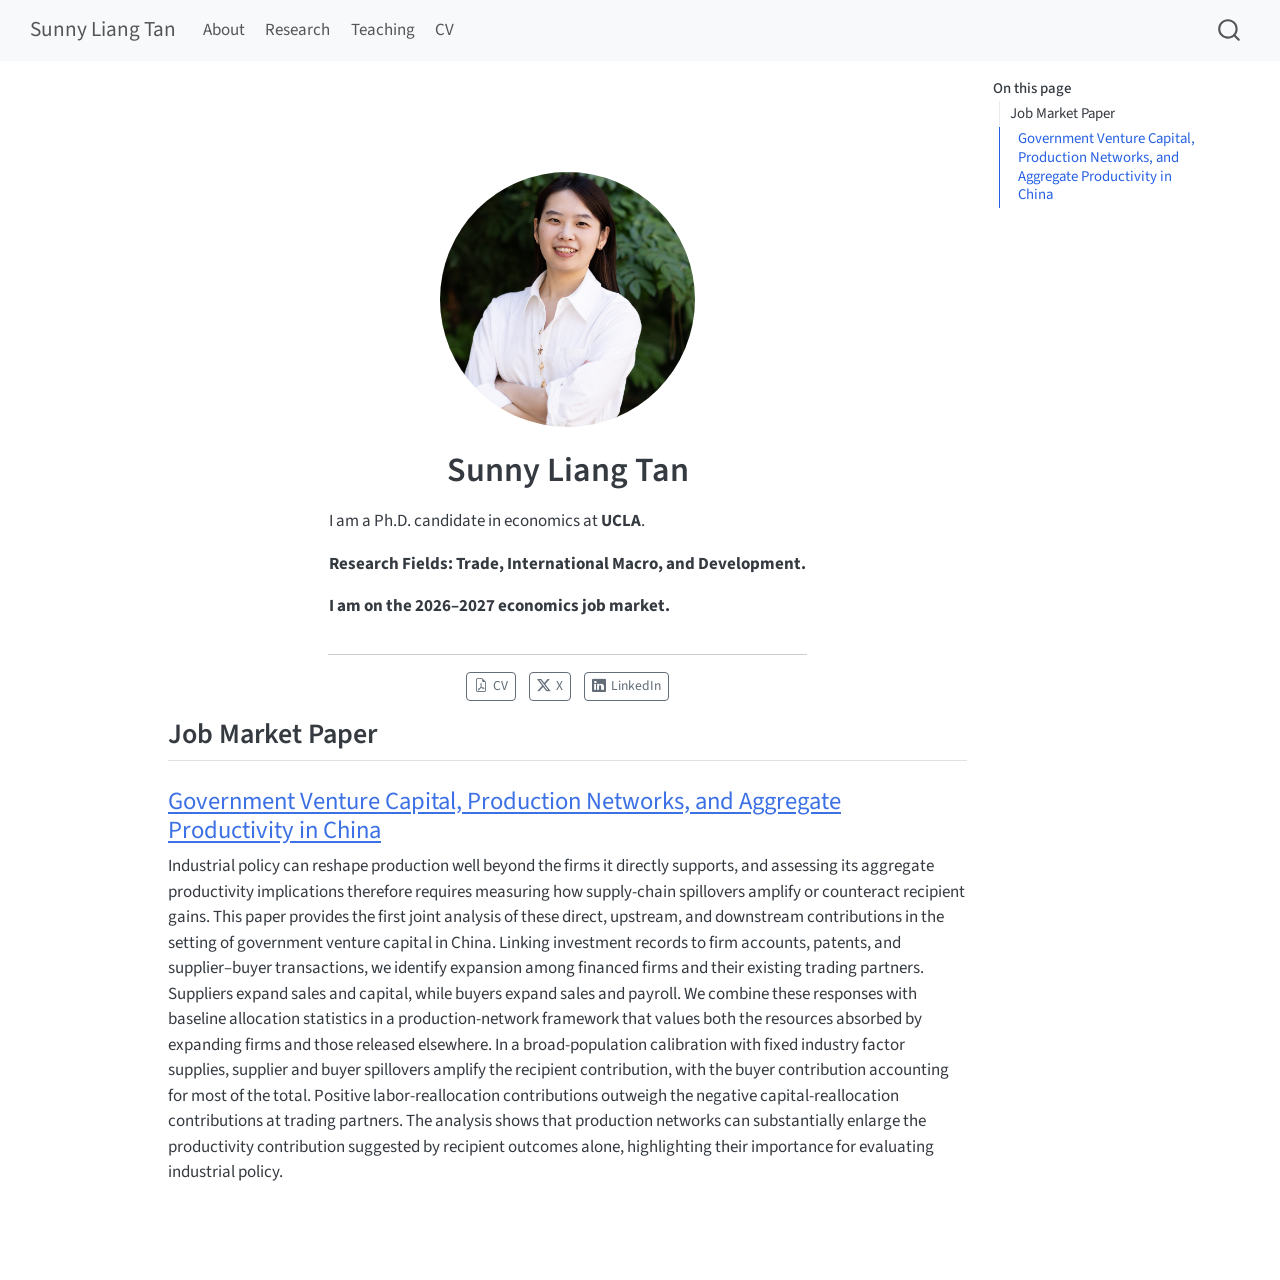
==== docs/index.html @ 890c2d86 "Rebalance CV margins and give research projects more space" ====
<!DOCTYPE html>
<html xmlns="http://www.w3.org/1999/xhtml" lang="en" xml:lang="en"><head>

<meta charset="utf-8">
<meta name="generator" content="quarto-1.10.18">

<meta name="viewport" content="width=device-width, initial-scale=1.0, user-scalable=yes">


<title>Sunny Liang Tan</title>
<style>
/* Default styles provided by pandoc.
** See https://pandoc.org/MANUAL.html#variables-for-html for config info.
*/
span.smallcaps{font-variant: small-caps;}
div.columns{display: flex; gap: 1.5em;}
div.column{flex: auto;}
@media screen {
div.columns{gap: min(4vw, 1.5em);}
div.column{overflow-x: auto;}
}
div.hanging-indent{margin-left: 1.5em; text-indent: -1.5em;}
ul.task-list{list-style: none;}
ul.task-list li input[type="checkbox"] {
  width: 0.8em;
  margin: 0 0.8em 0.2em -1em; /* quarto-specific, see https://github.com/quarto-dev/quarto-cli/issues/4556 */ 
  vertical-align: middle;
}
</style>


<script src="site_libs/quarto-nav/quarto-nav.js"></script>
<script src="site_libs/quarto-nav/headroom.min.js"></script>
<script src="site_libs/clipboard/clipboard.min.js"></script>
<script src="site_libs/quarto-search/autocomplete.umd.js"></script>
<script src="site_libs/quarto-search/fuse.min.js"></script>
<script src="site_libs/quarto-search/quarto-search.js"></script>
<meta name="quarto:offset" content="./">
<link href="./logo.png" rel="icon" type="image/png">
<script src="site_libs/quarto-html/quarto.js" type="module"></script>
<script src="site_libs/quarto-html/tabsets/tabsets.js" type="module"></script>
<script src="site_libs/quarto-html/popper.min.js"></script>
<script src="site_libs/quarto-html/tippy.umd.min.js"></script>
<link href="site_libs/quarto-html/tippy.css" rel="stylesheet">
<link href="site_libs/quarto-html/quarto-syntax-highlighting-64a204ab8560d761af7679ceaba22944.css" rel="stylesheet" id="quarto-text-highlighting-styles">
<script src="site_libs/bootstrap/bootstrap.min.js"></script>
<link href="site_libs/bootstrap/bootstrap-icons.css" rel="stylesheet">
<link href="site_libs/bootstrap/bootstrap-445b8638c3d06994fee0907d791121c4.min.css" rel="stylesheet" append-hash="true" id="quarto-bootstrap" data-mode="light">
<script id="quarto-search-options" type="application/json">{
  "location": "navbar",
  "copy-button": false,
  "collapse-after": 3,
  "panel-placement": "end",
  "type": "overlay",
  "limit": 50,
  "keyboard-shortcut": [
    "f",
    "/",
    "s"
  ],
  "show-item-context": false,
  "language": {
    "search-no-results-text": "No results",
    "search-matching-documents-text": "matching documents",
    "search-copy-link-title": "Copy link to search",
    "search-hide-matches-text": "Hide additional matches",
    "search-more-match-text": "more match in this document",
    "search-more-matches-text": "more matches in this document",
    "search-clear-button-title": "Clear",
    "search-text-placeholder": "",
    "search-detached-cancel-button-title": "Cancel",
    "search-submit-button-title": "Submit",
    "search-label": "Search"
  }
}</script>
<meta name="google-site-verification" content="dRyMp2N5NDEAw_7zG_WNqNOaaHUFy0-oAqpIgaUtp-4">


<link rel="stylesheet" href="styles.css">
</head>

<body class="nav-fixed quarto-light">

<div id="quarto-search-results"></div>
  <header id="quarto-header" class="headroom fixed-top">
    <nav class="navbar navbar-expand-lg " data-bs-theme="dark">
      <div class="navbar-container container-fluid">
      <div class="navbar-brand-container mx-auto">
    <a class="navbar-brand" href="./index.html">
    <span class="navbar-title">Sunny Liang Tan</span>
    </a>
  </div>
            <div id="quarto-search" class="" title="Search"></div>
          <button class="navbar-toggler" type="button" data-bs-toggle="collapse" data-bs-target="#navbarCollapse" aria-controls="navbarCollapse" role="menu" aria-expanded="false" aria-label="Toggle navigation" onclick="if (window.quartoToggleHeadroom) { window.quartoToggleHeadroom(); }">
  <span class="navbar-toggler-icon"></span>
</button>
          <div class="collapse navbar-collapse" id="navbarCollapse">
            <ul class="navbar-nav navbar-nav-scroll me-auto">
  <li class="nav-item">
    <a class="nav-link" href="./about.html"> 
<span class="menu-text">About</span></a>
  </li>  
  <li class="nav-item">
    <a class="nav-link" href="./research/index.html"> 
<span class="menu-text">Research</span></a>
  </li>  
  <li class="nav-item">
    <a class="nav-link" href="./teaching.html"> 
<span class="menu-text">Teaching</span></a>
  </li>  
  <li class="nav-item">
    <a class="nav-link" href="./Sunny_Liang_Tan_CV.pdf?v=cv-project-spacing-a3159803cb"> 
<span class="menu-text">CV</span></a>
  </li>  
</ul>
          </div> <!-- /navcollapse -->
            <div class="quarto-navbar-tools">
</div>
      </div> <!-- /container-fluid -->
    </nav>
</header>
<!-- content -->
<div id="quarto-content" class="quarto-container page-columns page-rows-contents page-layout-article page-navbar">
<!-- sidebar -->
<!-- margin-sidebar -->
    <div id="quarto-margin-sidebar" class="sidebar margin-sidebar">
        <nav id="TOC" role="doc-toc" class="toc-active">
    <h2 id="toc-title">On this page</h2>
   
  <ul>
  <li><a href="#job-market-paper" id="toc-job-market-paper" class="nav-link active" data-scroll-target="#job-market-paper">Job Market Paper</a>
  <ul class="collapse">
  <li><a href="#government-venture-capital-production-networks-and-aggregate-productivity-in-china" id="toc-government-venture-capital-production-networks-and-aggregate-productivity-in-china" class="nav-link" data-scroll-target="#government-venture-capital-production-networks-and-aggregate-productivity-in-china">Government Venture Capital, Production Networks, and Aggregate Productivity in China</a></li>
  </ul></li>
  </ul>
</nav>
    </div>
<!-- main -->
<main class="content" id="quarto-document-content">




<div class="quarto-about-jolla">
  <img src="Sunny.jpg" class="about-image
  round " style="height: 15em; width: 15em;">
 <header id="title-block-header" class="quarto-title-block default">
<div class="quarto-title">
<h1 class="title">Sunny Liang Tan</h1>
</div>
<div class="quarto-title-meta">
  </div>
</header><div id="short-bio">
<p>I am a Ph.D.&nbsp;candidate in economics at <strong>UCLA</strong>.</p>
<p><strong>Research Fields: Trade, International Macro, and Development.</strong></p>
<p><strong>I am on the 2026–2027 economics job market.</strong></p>
</div> 
  <hr class="about-sep">
   <div class="about-links">
  <a href="/Sunny_Liang_Tan_CV.pdf?v=cv-project-spacing-a3159803cb" class="about-link" rel="" target="">
    <i class="bi bi-file-earmark-pdf"></i>
     <span class="about-link-text">CV</span>
  </a>
  <a href="https://x.com/LiangTan12" class="about-link" rel="" target="">
    <i class="bi bi-twitter-x"></i>
     <span class="about-link-text">X</span>
  </a>
  <a href="https://www.linkedin.com/in/sunnyliangtan" class="about-link" rel="" target="">
    <i class="bi bi-linkedin"></i>
     <span class="about-link-text">LinkedIn</span>
  </a>
</div>
</div>

<section id="job-market-paper" class="level2">
<h2 data-anchor-id="job-market-paper">Job Market Paper</h2>
<section id="government-venture-capital-production-networks-and-aggregate-productivity-in-china" class="level3">
<h3 data-anchor-id="government-venture-capital-production-networks-and-aggregate-productivity-in-china"><a href="https://www.dropbox.com/scl/fi/r535y97sbinfpkbymdgqv/Sunny_Liang_Tan_JMP.pdf?rlkey=c87sw1oevh17pybb09yctpkxu&amp;st=mn068qw6&amp;dl=0">Government Venture Capital, Production Networks, and Aggregate Productivity in China</a></h3>
<p>Industrial policy can reshape production well beyond the firms it directly supports, and assessing its aggregate productivity implications therefore requires measuring how supply-chain spillovers amplify or counteract recipient gains. This paper provides the first joint analysis of these direct, upstream, and downstream contributions in the setting of government venture capital in China. Linking investment records to firm accounts, patents, and supplier–buyer transactions, we identify expansion among financed firms and their existing trading partners. Suppliers expand sales and capital, while buyers expand sales and payroll. We combine these responses with baseline allocation statistics in a production-network framework that values both the resources absorbed by expanding firms and those released elsewhere. In a broad-population calibration with fixed industry factor supplies, supplier and buyer spillovers amplify the recipient contribution, with the buyer contribution accounting for most of the total. Positive labor-reallocation contributions outweigh the negative capital-reallocation contributions at trading partners. The analysis shows that production networks can substantially enlarge the productivity contribution suggested by recipient outcomes alone, highlighting their importance for evaluating industrial policy.</p>



</section>
</section>

</main> <!-- /main -->
<script id="quarto-html-after-body" type="application/javascript">
  window.document.addEventListener("DOMContentLoaded", function (event) {
    const isCodeAnnotation = (el) => {
      for (const clz of el.classList) {
        if (clz.startsWith('code-annotation-')) {                     
          return true;
        }
      }
      return false;
    }
    const onCopySuccess = function(e) {
      // button target
      const button = e.trigger;
      // don't keep focus
      button.blur();
      // flash "checked"
      button.classList.add('code-copy-button-checked');
      var currentTitle = button.getAttribute("title");
      button.setAttribute("title", "Copied!");
      let tooltip;
      if (window.bootstrap) {
        button.setAttribute("data-bs-toggle", "tooltip");
        button.setAttribute("data-bs-placement", "left");
        button.setAttribute("data-bs-title", "Copied!");
        tooltip = new bootstrap.Tooltip(button, 
          { trigger: "manual", 
            customClass: "code-copy-button-tooltip",
            offset: [0, -8]});
        tooltip.show();    
      }
      setTimeout(function() {
        if (tooltip) {
          tooltip.hide();
          button.removeAttribute("data-bs-title");
          button.removeAttribute("data-bs-toggle");
          button.removeAttribute("data-bs-placement");
        }
        button.setAttribute("title", currentTitle);
        button.classList.remove('code-copy-button-checked');
      }, 1000);
      // clear code selection
      e.clearSelection();
    }
    const getTextToCopy = function(trigger) {
      const outerScaffold = trigger.parentElement.cloneNode(true);
      const codeEl = outerScaffold.querySelector('code');
      for (const childEl of codeEl.children) {
        if (isCodeAnnotation(childEl)) {
          childEl.remove();
        }
      }
      return codeEl.innerText;
    }
    const clipboard = new window.ClipboardJS('.code-copy-button:not([data-in-quarto-modal])', {
      text: getTextToCopy
    });
    clipboard.on('success', onCopySuccess);
    if (window.document.getElementById('quarto-embedded-source-code-modal')) {
      const clipboardModal = new window.ClipboardJS('.code-copy-button[data-in-quarto-modal]', {
        text: getTextToCopy,
        container: window.document.getElementById('quarto-embedded-source-code-modal')
      });
      clipboardModal.on('success', onCopySuccess);
    }
      var localhostRegex = new RegExp(/^(?:http|https):\/\/localhost\:?[0-9]*\//);
      var mailtoRegex = new RegExp(/^mailto:/);
        var filterRegex = new RegExp("https:\/\/sunnyliangtan\.github\.io");
      var isInternal = (href) => {
          return filterRegex.test(href) || localhostRegex.test(href) || mailtoRegex.test(href);
      }
      // Inspect non-navigation links and adorn them if external
     var links = window.document.querySelectorAll('a[href]:not(.nav-link):not(.navbar-brand):not(.toc-action):not(.sidebar-link):not(.sidebar-item-toggle):not(.pagination-link):not(.no-external):not([aria-hidden]):not(.dropdown-item):not(.quarto-navigation-tool):not(.about-link)');
      for (var i=0; i<links.length; i++) {
        const link = links[i];
        if (!isInternal(link.href)) {
          // undo the damage that might have been done by quarto-nav.js in the case of
          // links that we want to consider external
          if (link.dataset.originalHref !== undefined) {
            link.href = link.dataset.originalHref;
          }
        }
      }
    function tippyHover(el, contentFn, onTriggerFn, onUntriggerFn) {
      const config = {
        allowHTML: true,
        maxWidth: 500,
        delay: 100,
        arrow: false,
        appendTo: function(el) {
            return el.parentElement;
        },
        interactive: true,
        interactiveBorder: 10,
        theme: 'quarto',
        placement: 'bottom-start',
      };
      if (contentFn) {
        config.content = contentFn;
      }
      if (onTriggerFn) {
        config.onTrigger = onTriggerFn;
      }
      if (onUntriggerFn) {
        config.onUntrigger = onUntriggerFn;
      }
      window.tippy(el, config); 
    }
    const noterefs = window.document.querySelectorAll('a[role="doc-noteref"]');
    for (var i=0; i<noterefs.length; i++) {
      const ref = noterefs[i];
      tippyHover(ref, function() {
        // use id or data attribute instead here
        let href = ref.getAttribute('data-footnote-href') || ref.getAttribute('href');
        try { href = new URL(href).hash; } catch {}
        const id = href.replace(/^#\/?/, "");
        const note = window.document.getElementById(id);
        if (note) {
          return note.innerHTML;
        } else {
          return "";
        }
      });
    }
    const xrefs = window.document.querySelectorAll('a.quarto-xref');
    const processXRef = (id, note) => {
      // Strip column container classes
      const stripColumnClz = (el) => {
        el.classList.remove("page-full", "page-columns");
        if (el.children) {
          for (const child of el.children) {
            stripColumnClz(child);
          }
        }
      }
      stripColumnClz(note)
      if (id === null || id.startsWith('sec-')) {
        // Special case sections, only their first couple elements
        const container = document.createElement("div");
        if (note.children && note.children.length > 2) {
          container.appendChild(note.children[0].cloneNode(true));
          for (let i = 1; i < note.children.length; i++) {
            const child = note.children[i];
            if (child.tagName === "P" && child.innerText === "") {
              continue;
            } else {
              container.appendChild(child.cloneNode(true));
              break;
            }
          }
          if (window.Quarto?.typesetMath) {
            window.Quarto.typesetMath(container);
          }
          return container.innerHTML
        } else {
          if (window.Quarto?.typesetMath) {
            window.Quarto.typesetMath(note);
          }
          return note.innerHTML;
        }
      } else {
        // Remove any anchor links if they are present
        const anchorLink = note.querySelector('a.anchorjs-link');
        if (anchorLink) {
          anchorLink.remove();
        }
        if (window.Quarto?.typesetMath) {
          window.Quarto.typesetMath(note);
        }
        if (note.classList.contains("callout")) {
          return note.outerHTML;
        } else {
          return note.innerHTML;
        }
      }
    }
    for (var i=0; i<xrefs.length; i++) {
      const xref = xrefs[i];
      tippyHover(xref, undefined, function(instance) {
        instance.disable();
        let url = xref.getAttribute('href');
        let hash = undefined; 
        if (url.startsWith('#')) {
          hash = url;
        } else {
          try { hash = new URL(url).hash; } catch {}
        }
        if (hash) {
          const id = hash.replace(/^#\/?/, "");
          const note = window.document.getElementById(id);
          if (note !== null) {
            try {
              const html = processXRef(id, note.cloneNode(true));
              instance.setContent(html);
            } finally {
              instance.enable();
              instance.show();
            }
          } else {
            // See if we can fetch this
            fetch(url.split('#')[0])
            .then(res => res.text())
            .then(html => {
              const parser = new DOMParser();
              const htmlDoc = parser.parseFromString(html, "text/html");
              const note = htmlDoc.getElementById(id);
              if (note !== null) {
                const html = processXRef(id, note);
                instance.setContent(html);
              } 
            }).finally(() => {
              instance.enable();
              instance.show();
            });
          }
        } else {
          // See if we can fetch a full url (with no hash to target)
          // This is a special case and we should probably do some content thinning / targeting
          fetch(url)
          .then(res => res.text())
          .then(html => {
            const parser = new DOMParser();
            const htmlDoc = parser.parseFromString(html, "text/html");
            const note = htmlDoc.querySelector('main.content');
            if (note !== null) {
              // This should only happen for chapter cross references
              // (since there is no id in the URL)
              // remove the first header
              if (note.children.length > 0 && note.children[0].tagName === "HEADER") {
                note.children[0].remove();
              }
              const html = processXRef(null, note);
              instance.setContent(html);
            } 
          }).finally(() => {
            instance.enable();
            instance.show();
          });
        }
      }, function(instance) {
      });
    }
        let selectedAnnoteEl;
        const selectorForAnnotation = ( cell, annotation) => {
          let cellAttr = 'data-code-cell="' + cell + '"';
          let lineAttr = 'data-code-annotation="' +  annotation + '"';
          const selector = 'span[' + cellAttr + '][' + lineAttr + ']';
          return selector;
        }
        const selectCodeLines = (annoteEl) => {
          const doc = window.document;
          const targetCell = annoteEl.getAttribute("data-target-cell");
          const targetAnnotation = annoteEl.getAttribute("data-target-annotation");
          const annoteSpan = window.document.querySelector(selectorForAnnotation(targetCell, targetAnnotation));
          const lines = annoteSpan.getAttribute("data-code-lines").split(",");
          const lineIds = lines.map((line) => {
            return targetCell + "-" + line;
          })
          let top = null;
          let height = null;
          let parent = null;
          if (lineIds.length > 0) {
              //compute the position of the single el (top and bottom and make a div)
              const el = window.document.getElementById(lineIds[0]);
              top = el.offsetTop;
              height = el.offsetHeight;
              parent = el.parentElement.parentElement;
            if (lineIds.length > 1) {
              const lastEl = window.document.getElementById(lineIds[lineIds.length - 1]);
              const bottom = lastEl.offsetTop + lastEl.offsetHeight;
              height = bottom - top;
            }
            if (top !== null && height !== null && parent !== null) {
              // cook up a div (if necessary) and position it 
              let div = window.document.getElementById("code-annotation-line-highlight");
              if (div === null) {
                div = window.document.createElement("div");
                div.setAttribute("id", "code-annotation-line-highlight");
                div.style.position = 'absolute';
                parent.appendChild(div);
              }
              div.style.top = top - 2 + "px";
              div.style.height = height + 4 + "px";
              div.style.left = 0;
              let gutterDiv = window.document.getElementById("code-annotation-line-highlight-gutter");
              if (gutterDiv === null) {
                gutterDiv = window.document.createElement("div");
                gutterDiv.setAttribute("id", "code-annotation-line-highlight-gutter");
                gutterDiv.style.position = 'absolute';
                const codeCell = window.document.getElementById(targetCell);
                const gutter = codeCell.querySelector('.code-annotation-gutter');
                gutter.appendChild(gutterDiv);
              }
              gutterDiv.style.top = top - 2 + "px";
              gutterDiv.style.height = height + 4 + "px";
            }
            selectedAnnoteEl = annoteEl;
          }
        };
        const unselectCodeLines = () => {
          const elementsIds = ["code-annotation-line-highlight", "code-annotation-line-highlight-gutter"];
          elementsIds.forEach((elId) => {
            const div = window.document.getElementById(elId);
            if (div) {
              div.remove();
            }
          });
          selectedAnnoteEl = undefined;
        };
          // Handle positioning of the toggle
      window.addEventListener(
        "resize",
        throttle(() => {
          elRect = undefined;
          if (selectedAnnoteEl) {
            selectCodeLines(selectedAnnoteEl);
          }
        }, 10)
      );
      function throttle(fn, ms) {
      let throttle = false;
      let timer;
        return (...args) => {
          if(!throttle) { // first call gets through
              fn.apply(this, args);
              throttle = true;
          } else { // all the others get throttled
              if(timer) clearTimeout(timer); // cancel #2
              timer = setTimeout(() => {
                fn.apply(this, args);
                timer = throttle = false;
              }, ms);
          }
        };
      }
        // Attach click handler to the DT
        const annoteDls = window.document.querySelectorAll('dt[data-target-cell]');
        for (const annoteDlNode of annoteDls) {
          annoteDlNode.addEventListener('click', (event) => {
            const clickedEl = event.target;
            if (clickedEl !== selectedAnnoteEl) {
              unselectCodeLines();
              const activeEl = window.document.querySelector('dt[data-target-cell].code-annotation-active');
              if (activeEl) {
                activeEl.classList.remove('code-annotation-active');
              }
              selectCodeLines(clickedEl);
              clickedEl.classList.add('code-annotation-active');
            } else {
              // Unselect the line
              unselectCodeLines();
              clickedEl.classList.remove('code-annotation-active');
            }
          });
        }
    const findCites = (el) => {
      const parentEl = el.parentElement;
      if (parentEl) {
        const cites = parentEl.dataset.cites;
        if (cites) {
          return {
            el,
            cites: cites.split(' ')
          };
        } else {
          return findCites(el.parentElement)
        }
      } else {
        return undefined;
      }
    };
    var bibliorefs = window.document.querySelectorAll('a[role="doc-biblioref"]');
    for (var i=0; i<bibliorefs.length; i++) {
      const ref = bibliorefs[i];
      const citeInfo = findCites(ref);
      if (citeInfo) {
        tippyHover(citeInfo.el, function() {
          var popup = window.document.createElement('div');
          citeInfo.cites.forEach(function(cite) {
            var citeDiv = window.document.createElement('div');
            citeDiv.classList.add('hanging-indent');
            citeDiv.classList.add('csl-entry');
            var biblioDiv = window.document.getElementById('ref-' + cite);
            if (biblioDiv) {
              citeDiv.innerHTML = biblioDiv.innerHTML;
            }
            popup.appendChild(citeDiv);
          });
          return popup.innerHTML;
        });
      }
    }
  });
  </script>
</div> <!-- /content -->




</body></html>
---- docs/site_libs/quarto-html/tippy.css ----
.tippy-box[data-animation=fade][data-state=hidden]{opacity:0}[data-tippy-root]{max-width:calc(100vw - 10px)}.tippy-box{position:relative;background-color:#333;color:#fff;border-radius:4px;font-size:14px;line-height:1.4;white-space:normal;outline:0;transition-property:transform,visibility,opacity}.tippy-box[data-placement^=top]>.tippy-arrow{bottom:0}.tippy-box[data-placement^=top]>.tippy-arrow:before{bottom:-7px;left:0;border-width:8px 8px 0;border-top-color:initial;transform-origin:center top}.tippy-box[data-placement^=bottom]>.tippy-arrow{top:0}.tippy-box[data-placement^=bottom]>.tippy-arrow:before{top:-7px;left:0;border-width:0 8px 8px;border-bottom-color:initial;transform-origin:center bottom}.tippy-box[data-placement^=left]>.tippy-arrow{right:0}.tippy-box[data-placement^=left]>.tippy-arrow:before{border-width:8px 0 8px 8px;border-left-color:initial;right:-7px;transform-origin:center left}.tippy-box[data-placement^=right]>.tippy-arrow{left:0}.tippy-box[data-placement^=right]>.tippy-arrow:before{left:-7px;border-width:8px 8px 8px 0;border-right-color:initial;transform-origin:center right}.tippy-box[data-inertia][data-state=visible]{transition-timing-function:cubic-bezier(.54,1.5,.38,1.11)}.tippy-arrow{width:16px;height:16px;color:#333}.tippy-arrow:before{content:"";position:absolute;border-color:transparent;border-style:solid}.tippy-content{position:relative;padding:5px 9px;z-index:1}
---- docs/site_libs/quarto-html/quarto-syntax-highlighting-64a204ab8560d761af7679ceaba22944.css ----
/* quarto syntax highlight colors */
:root {
  --quarto-hl-ot-color: #003B4F;
  --quarto-hl-at-color: #657422;
  --quarto-hl-ss-color: #20794D;
  --quarto-hl-an-color: #5E5E5E;
  --quarto-hl-fu-color: #4758AB;
  --quarto-hl-st-color: #20794D;
  --quarto-hl-cf-color: #003B4F;
  --quarto-hl-op-color: #5E5E5E;
  --quarto-hl-er-color: #AD0000;
  --quarto-hl-bn-color: #AD0000;
  --quarto-hl-al-color: #AD0000;
  --quarto-hl-va-color: #111111;
  --quarto-hl-bu-color: inherit;
  --quarto-hl-ex-color: inherit;
  --quarto-hl-pp-color: #AD0000;
  --quarto-hl-in-color: #5E5E5E;
  --quarto-hl-vs-color: #20794D;
  --quarto-hl-wa-color: #5E5E5E;
  --quarto-hl-do-color: #5E5E5E;
  --quarto-hl-im-color: #00769E;
  --quarto-hl-ch-color: #20794D;
  --quarto-hl-dt-color: #AD0000;
  --quarto-hl-fl-color: #AD0000;
  --quarto-hl-co-color: #5E5E5E;
  --quarto-hl-cv-color: #5E5E5E;
  --quarto-hl-cn-color: #8f5902;
  --quarto-hl-sc-color: #5E5E5E;
  --quarto-hl-dv-color: #AD0000;
  --quarto-hl-kw-color: #003B4F;
}

/* other quarto variables */
:root {
  --quarto-font-monospace: SFMono-Regular, Menlo, Monaco, Consolas, "Liberation Mono", "Courier New", monospace;
}

/* syntax highlight based on Pandoc's rules */
pre > code.sourceCode > span {
  color: #003B4F;
}

code.sourceCode > span {
  color: #003B4F;
}

div.sourceCode,
div.sourceCode pre.sourceCode {
  color: #003B4F;
}

/* Normal */
code span {
  color: #003B4F;
}

/* Alert */
code span.al {
  color: #AD0000;
  font-style: inherit;
}

/* Annotation */
code span.an {
  color: #5E5E5E;
  font-style: inherit;
}

/* Attribute */
code span.at {
  color: #657422;
  font-style: inherit;
}

/* BaseN */
code span.bn {
  color: #AD0000;
  font-style: inherit;
}

/* BuiltIn */
code span.bu {
  font-style: inherit;
}

/* ControlFlow */
code span.cf {
  color: #003B4F;
  font-weight: bold;
  font-style: inherit;
}

/* Char */
code span.ch {
  color: #20794D;
  font-style: inherit;
}

/* Constant */
code span.cn {
  color: #8f5902;
  font-style: inherit;
}

/* Comment */
code span.co {
  color: #5E5E5E;
  font-style: inherit;
}

/* CommentVar */
code span.cv {
  color: #5E5E5E;
  font-style: italic;
}

/* Documentation */
code span.do {
  color: #5E5E5E;
  font-style: italic;
}

/* DataType */
code span.dt {
  color: #AD0000;
  font-style: inherit;
}

/* DecVal */
code span.dv {
  color: #AD0000;
  font-style: inherit;
}

/* Error */
code span.er {
  color: #AD0000;
  font-style: inherit;
}

/* Extension */
code span.ex {
  font-style: inherit;
}

/* Float */
code span.fl {
  color: #AD0000;
  font-style: inherit;
}

/* Function */
code span.fu {
  color: #4758AB;
  font-style: inherit;
}

/* Import */
code span.im {
  color: #00769E;
  font-style: inherit;
}

/* Information */
code span.in {
  color: #5E5E5E;
  font-style: inherit;
}

/* Keyword */
code span.kw {
  color: #003B4F;
  font-weight: bold;
  font-style: inherit;
}

/* Operator */
code span.op {
  color: #5E5E5E;
  font-style: inherit;
}

/* Other */
code span.ot {
  color: #003B4F;
  font-style: inherit;
}

/* Preprocessor */
code span.pp {
  color: #AD0000;
  font-style: inherit;
}

/* SpecialChar */
code span.sc {
  color: #5E5E5E;
  font-style: inherit;
}

/* SpecialString */
code span.ss {
  color: #20794D;
  font-style: inherit;
}

/* String */
code span.st {
  color: #20794D;
  font-style: inherit;
}

/* Variable */
code span.va {
  color: #111111;
  font-style: inherit;
}

/* VerbatimString */
code span.vs {
  color: #20794D;
  font-style: inherit;
}

/* Warning */
code span.wa {
  color: #5E5E5E;
  font-style: italic;
}

.prevent-inlining {
  content: "</";
}

/*# sourceMappingURL=9d8d5bb603a83b8298b89080a598c93b.css.map */
---- docs/styles.css ----
/* Research: every full abstract appears on one page. */
body.research-page #quarto-document-content {
  width: 100%;
  max-width: 1000px;
  margin-left: auto;
  margin-right: auto;
}

.research-paper {
  margin: 1.5rem 0 2.5rem;
  font-size: 1rem;
  line-height: 1.6;
  overflow-wrap: anywhere;
}

.research-paper h3.paper-title {
  margin: 0 0 0.85rem;
  font-size: 1.3rem;
  line-height: 1.4;
  font-weight: 700;
}

.research-paper h3.paper-title a {
  color: #212529;
  text-decoration: none;
}

.research-paper h3.paper-title a:hover,
.research-paper h3.paper-title a:focus-visible {
  color: #2780e3;
  text-decoration: underline;
}

.paper-authors {
  margin-bottom: 1rem;
  color: #555;
}

/* Teaching: simple course blocks also fit narrow screens. */
.teaching-course {
  margin: 1.25rem 0 1.75rem;
}

.teaching-course h3 {
  margin-bottom: 0.4rem;
  font-size: 1.15rem;
  line-height: 1.4;
}
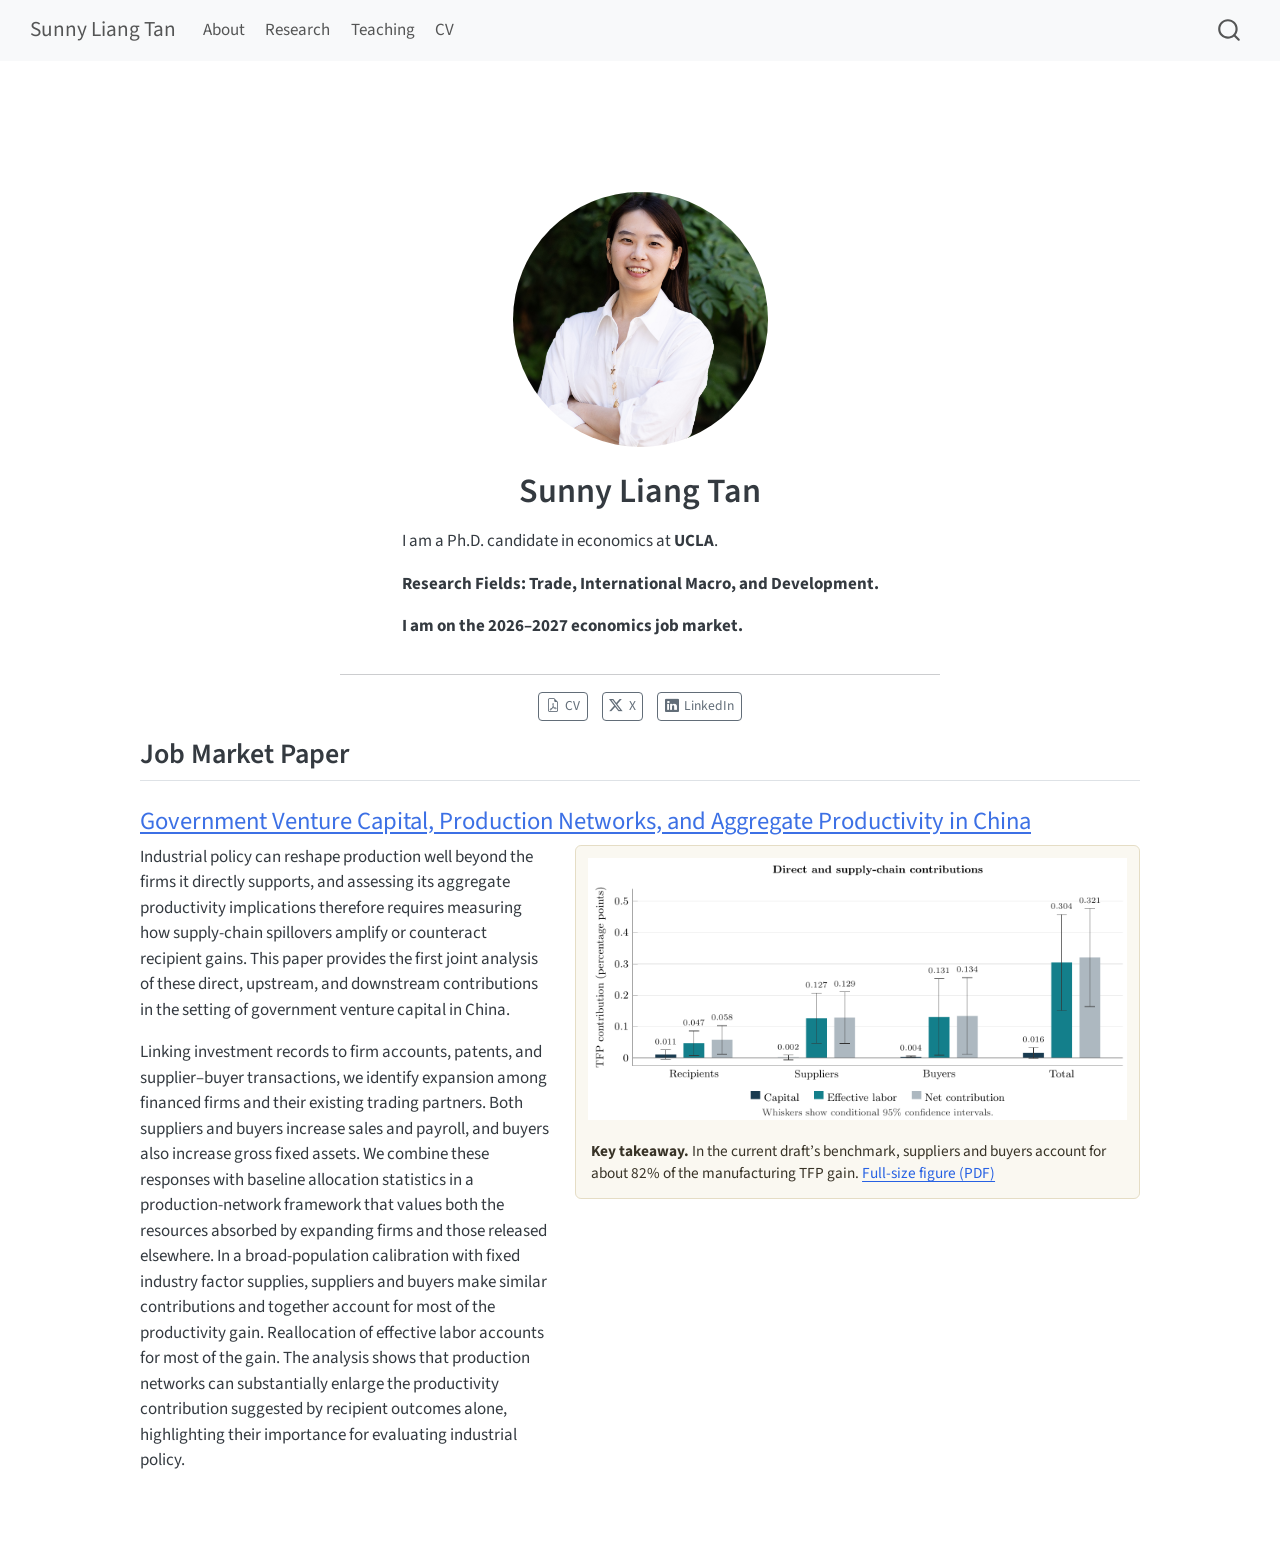
==== commit 9bb37281: "Add the JMP factor decomposition figure to the homepage and Research page" ====
--- a/docs/index.html
+++ b/docs/index.html
@@ -79,7 +79,7 @@
 <link rel="stylesheet" href="styles.css">
 </head>
 
-<body class="nav-fixed quarto-light">
+<body class="nav-fixed home-page quarto-light">
 
 <div id="quarto-search-results"></div>
   <header id="quarto-header" class="headroom fixed-top">
@@ -109,7 +109,7 @@
 <span class="menu-text">Teaching</span></a>
   </li>  
   <li class="nav-item">
-    <a class="nav-link" href="./Sunny_Liang_Tan_CV.pdf?v=cv-project-spacing-a3159803cb"> 
+    <a class="nav-link" href="./Sunny_Liang_Tan_CV.pdf?v=upstream-scale-economies-0246c45041"> 
 <span class="menu-text">CV</span></a>
   </li>  
 </ul>
@@ -120,35 +120,24 @@
     </nav>
 </header>
 <!-- content -->
-<div id="quarto-content" class="quarto-container page-columns page-rows-contents page-layout-article page-navbar">
+<div id="quarto-content" class="quarto-container page-columns page-rows-contents page-layout-full page-navbar">
 <!-- sidebar -->
 <!-- margin-sidebar -->
-    <div id="quarto-margin-sidebar" class="sidebar margin-sidebar">
-        <nav id="TOC" role="doc-toc" class="toc-active">
-    <h2 id="toc-title">On this page</h2>
-   
-  <ul>
-  <li><a href="#job-market-paper" id="toc-job-market-paper" class="nav-link active" data-scroll-target="#job-market-paper">Job Market Paper</a>
-  <ul class="collapse">
-  <li><a href="#government-venture-capital-production-networks-and-aggregate-productivity-in-china" id="toc-government-venture-capital-production-networks-and-aggregate-productivity-in-china" class="nav-link" data-scroll-target="#government-venture-capital-production-networks-and-aggregate-productivity-in-china">Government Venture Capital, Production Networks, and Aggregate Productivity in China</a></li>
-  </ul></li>
-  </ul>
-</nav>
-    </div>
+    
 <!-- main -->
-<main class="content" id="quarto-document-content">
-
-
-
-
-<div class="quarto-about-jolla">
+<main class="content column-page" id="quarto-document-content">
+
+
+
+
+<div class="quarto-about-jolla column-page">
   <img src="Sunny.jpg" class="about-image
   round " style="height: 15em; width: 15em;">
  <header id="title-block-header" class="quarto-title-block default">
 <div class="quarto-title">
 <h1 class="title">Sunny Liang Tan</h1>
 </div>
-<div class="quarto-title-meta">
+<div class="quarto-title-meta column-page">
   </div>
 </header><div id="short-bio">
 <p>I am a Ph.D.&nbsp;candidate in economics at <strong>UCLA</strong>.</p>
@@ -157,7 +146,7 @@
 </div> 
   <hr class="about-sep">
    <div class="about-links">
-  <a href="/Sunny_Liang_Tan_CV.pdf?v=cv-project-spacing-a3159803cb" class="about-link" rel="" target="">
+  <a href="/Sunny_Liang_Tan_CV.pdf?v=upstream-scale-economies-0246c45041" class="about-link" rel="" target="">
     <i class="bi bi-file-earmark-pdf"></i>
      <span class="about-link-text">CV</span>
   </a>
@@ -176,7 +165,18 @@
 <h2 data-anchor-id="job-market-paper">Job Market Paper</h2>
 <section id="government-venture-capital-production-networks-and-aggregate-productivity-in-china" class="level3">
 <h3 data-anchor-id="government-venture-capital-production-networks-and-aggregate-productivity-in-china"><a href="https://www.dropbox.com/scl/fi/r535y97sbinfpkbymdgqv/Sunny_Liang_Tan_JMP.pdf?rlkey=c87sw1oevh17pybb09yctpkxu&amp;st=mn068qw6&amp;dl=0">Government Venture Capital, Production Networks, and Aggregate Productivity in China</a></h3>
-<p>Industrial policy can reshape production well beyond the firms it directly supports, and assessing its aggregate productivity implications therefore requires measuring how supply-chain spillovers amplify or counteract recipient gains. This paper provides the first joint analysis of these direct, upstream, and downstream contributions in the setting of government venture capital in China. Linking investment records to firm accounts, patents, and supplier–buyer transactions, we identify expansion among financed firms and their existing trading partners. Suppliers expand sales and capital, while buyers expand sales and payroll. We combine these responses with baseline allocation statistics in a production-network framework that values both the resources absorbed by expanding firms and those released elsewhere. In a broad-population calibration with fixed industry factor supplies, supplier and buyer spillovers amplify the recipient contribution, with the buyer contribution accounting for most of the total. Positive labor-reallocation contributions outweigh the negative capital-reallocation contributions at trading partners. The analysis shows that production networks can substantially enlarge the productivity contribution suggested by recipient outcomes alone, highlighting their importance for evaluating industrial policy.</p>
+<div class="jmp-panel">
+<figure class="jmp-takeaway figure">
+<img src="research/figures/section7_factor_decomposition_95ci_labeled.png" alt="Benchmark manufacturing TFP contributions in percentage points. Recipients contribute 0.058, suppliers 0.129, buyers 0.134, and the total is 0.321. Effective labor reallocation contributes 0.304 overall. Whiskers show conditional 95% confidence intervals." width="1412" height="688" class="figure-img">
+<figcaption>
+<strong>Key takeaway.</strong> In the current draft’s benchmark, suppliers and buyers account for about 82% of the manufacturing TFP gain. <a class="jmp-figure-link" href="research/figures/section7_factor_decomposition_95ci_labeled.pdf">Full-size figure (PDF)</a>
+</figcaption>
+</figure>
+<div class="jmp-abstract">
+<p>Industrial policy can reshape production well beyond the firms it directly supports, and assessing its aggregate productivity implications therefore requires measuring how supply-chain spillovers amplify or counteract recipient gains. This paper provides the first joint analysis of these direct, upstream, and downstream contributions in the setting of government venture capital in China.</p>
+<p>Linking investment records to firm accounts, patents, and supplier–buyer transactions, we identify expansion among financed firms and their existing trading partners. Both suppliers and buyers increase sales and payroll, and buyers also increase gross fixed assets. We combine these responses with baseline allocation statistics in a production-network framework that values both the resources absorbed by expanding firms and those released elsewhere. In a broad-population calibration with fixed industry factor supplies, suppliers and buyers make similar contributions and together account for most of the productivity gain. Reallocation of effective labor accounts for most of the gain. The analysis shows that production networks can substantially enlarge the productivity contribution suggested by recipient outcomes alone, highlighting their importance for evaluating industrial policy.</p>
+</div>
+</div>
 
 
 
--- a/docs/styles.css
+++ b/docs/styles.css
@@ -1,4 +1,5 @@
 /* Research: every full abstract appears on one page. */
+body.home-page #quarto-document-content,
 body.research-page #quarto-document-content {
   width: 100%;
   max-width: 1000px;
@@ -46,3 +47,66 @@
   font-size: 1.15rem;
   line-height: 1.4;
 }
+
+/* The JMP figure sits beside the abstract when both have room. */
+#job-market-paper {
+  scroll-margin-top: 4.5rem;
+}
+
+.jmp-panel {
+  display: grid;
+  gap: 1.5rem;
+  align-items: start;
+}
+
+.jmp-abstract {
+  min-width: 0;
+}
+
+.jmp-takeaway {
+  width: 100%;
+  max-width: 44rem;
+  min-width: 0;
+  margin: 0;
+  padding: 0.7rem;
+  background: #faf8f1;
+  border: 1px solid #e5ddc5;
+  border-radius: 0.35rem;
+}
+
+.jmp-figure-link {
+  display: inline-block;
+}
+
+.jmp-figure-link:focus-visible {
+  outline: 2px solid #2780e3;
+  outline-offset: 3px;
+}
+
+.jmp-takeaway img {
+  display: block;
+  width: 100%;
+  height: auto;
+}
+
+.jmp-takeaway figcaption {
+  padding: 0.65rem 0.2rem 0.1rem;
+  color: #383327;
+  font-size: 0.9rem;
+  line-height: 1.45;
+}
+
+@media (min-width: 1050px) {
+  .jmp-panel {
+    grid-template-columns: minmax(0, 0.84fr) minmax(0, 1.16fr);
+    grid-template-areas: "abstract takeaway";
+  }
+
+  .jmp-abstract {
+    grid-area: abstract;
+  }
+
+  .jmp-takeaway {
+    grid-area: takeaway;
+  }
+}
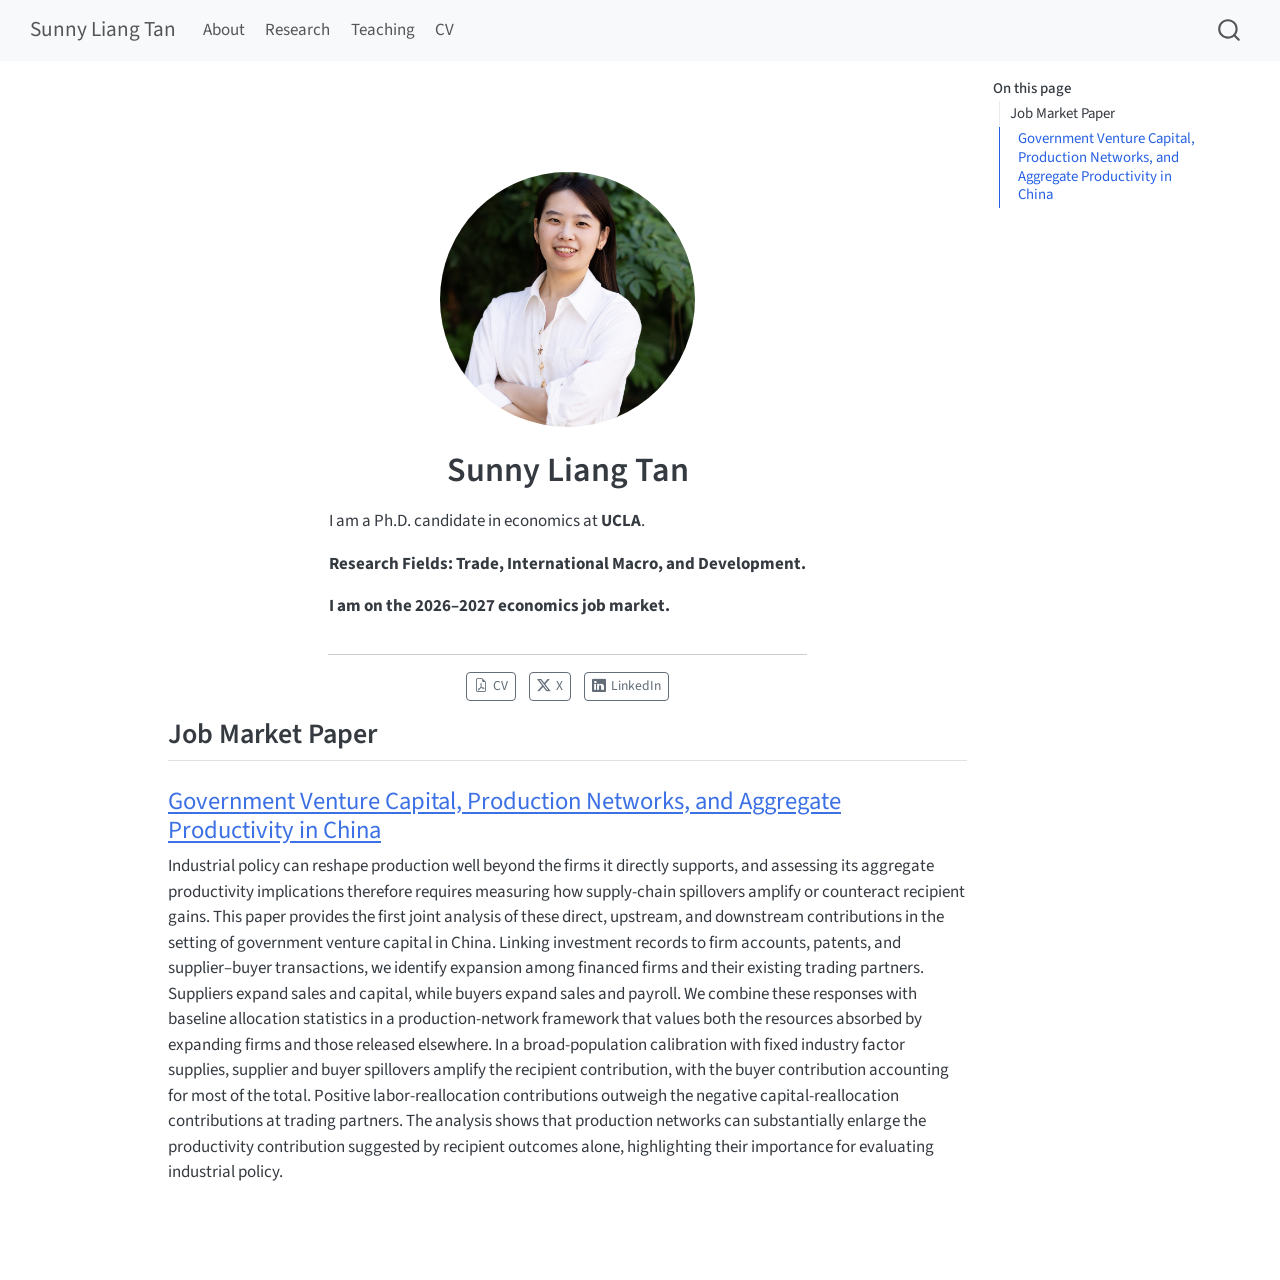
==== commit e9f51f3c: "Restore website to its layout before adding the JMP figure" ====
--- a/docs/index.html
+++ b/docs/index.html
@@ -79,7 +79,7 @@
 <link rel="stylesheet" href="styles.css">
 </head>
 
-<body class="nav-fixed home-page quarto-light">
+<body class="nav-fixed quarto-light">
 
 <div id="quarto-search-results"></div>
   <header id="quarto-header" class="headroom fixed-top">
@@ -120,24 +120,35 @@
     </nav>
 </header>
 <!-- content -->
-<div id="quarto-content" class="quarto-container page-columns page-rows-contents page-layout-full page-navbar">
+<div id="quarto-content" class="quarto-container page-columns page-rows-contents page-layout-article page-navbar">
 <!-- sidebar -->
 <!-- margin-sidebar -->
-    
+    <div id="quarto-margin-sidebar" class="sidebar margin-sidebar">
+        <nav id="TOC" role="doc-toc" class="toc-active">
+    <h2 id="toc-title">On this page</h2>
+   
+  <ul>
+  <li><a href="#job-market-paper" id="toc-job-market-paper" class="nav-link active" data-scroll-target="#job-market-paper">Job Market Paper</a>
+  <ul class="collapse">
+  <li><a href="#government-venture-capital-production-networks-and-aggregate-productivity-in-china" id="toc-government-venture-capital-production-networks-and-aggregate-productivity-in-china" class="nav-link" data-scroll-target="#government-venture-capital-production-networks-and-aggregate-productivity-in-china">Government Venture Capital, Production Networks, and Aggregate Productivity in China</a></li>
+  </ul></li>
+  </ul>
+</nav>
+    </div>
 <!-- main -->
-<main class="content column-page" id="quarto-document-content">
-
-
-
-
-<div class="quarto-about-jolla column-page">
+<main class="content" id="quarto-document-content">
+
+
+
+
+<div class="quarto-about-jolla">
   <img src="Sunny.jpg" class="about-image
   round " style="height: 15em; width: 15em;">
  <header id="title-block-header" class="quarto-title-block default">
 <div class="quarto-title">
 <h1 class="title">Sunny Liang Tan</h1>
 </div>
-<div class="quarto-title-meta column-page">
+<div class="quarto-title-meta">
   </div>
 </header><div id="short-bio">
 <p>I am a Ph.D.&nbsp;candidate in economics at <strong>UCLA</strong>.</p>
@@ -165,18 +176,7 @@
 <h2 data-anchor-id="job-market-paper">Job Market Paper</h2>
 <section id="government-venture-capital-production-networks-and-aggregate-productivity-in-china" class="level3">
 <h3 data-anchor-id="government-venture-capital-production-networks-and-aggregate-productivity-in-china"><a href="https://www.dropbox.com/scl/fi/r535y97sbinfpkbymdgqv/Sunny_Liang_Tan_JMP.pdf?rlkey=c87sw1oevh17pybb09yctpkxu&amp;st=mn068qw6&amp;dl=0">Government Venture Capital, Production Networks, and Aggregate Productivity in China</a></h3>
-<div class="jmp-panel">
-<figure class="jmp-takeaway figure">
-<img src="research/figures/section7_factor_decomposition_95ci_labeled.png" alt="Benchmark manufacturing TFP contributions in percentage points. Recipients contribute 0.058, suppliers 0.129, buyers 0.134, and the total is 0.321. Effective labor reallocation contributes 0.304 overall. Whiskers show conditional 95% confidence intervals." width="1412" height="688" class="figure-img">
-<figcaption>
-<strong>Key takeaway.</strong> In the current draft’s benchmark, suppliers and buyers account for about 82% of the manufacturing TFP gain. <a class="jmp-figure-link" href="research/figures/section7_factor_decomposition_95ci_labeled.pdf">Full-size figure (PDF)</a>
-</figcaption>
-</figure>
-<div class="jmp-abstract">
-<p>Industrial policy can reshape production well beyond the firms it directly supports, and assessing its aggregate productivity implications therefore requires measuring how supply-chain spillovers amplify or counteract recipient gains. This paper provides the first joint analysis of these direct, upstream, and downstream contributions in the setting of government venture capital in China.</p>
-<p>Linking investment records to firm accounts, patents, and supplier–buyer transactions, we identify expansion among financed firms and their existing trading partners. Both suppliers and buyers increase sales and payroll, and buyers also increase gross fixed assets. We combine these responses with baseline allocation statistics in a production-network framework that values both the resources absorbed by expanding firms and those released elsewhere. In a broad-population calibration with fixed industry factor supplies, suppliers and buyers make similar contributions and together account for most of the productivity gain. Reallocation of effective labor accounts for most of the gain. The analysis shows that production networks can substantially enlarge the productivity contribution suggested by recipient outcomes alone, highlighting their importance for evaluating industrial policy.</p>
-</div>
-</div>
+<p>Industrial policy can reshape production well beyond the firms it directly supports, and assessing its aggregate productivity implications therefore requires measuring how supply-chain spillovers amplify or counteract recipient gains. This paper provides the first joint analysis of these direct, upstream, and downstream contributions in the setting of government venture capital in China. Linking investment records to firm accounts, patents, and supplier–buyer transactions, we identify expansion among financed firms and their existing trading partners. Suppliers expand sales and capital, while buyers expand sales and payroll. We combine these responses with baseline allocation statistics in a production-network framework that values both the resources absorbed by expanding firms and those released elsewhere. In a broad-population calibration with fixed industry factor supplies, supplier and buyer spillovers amplify the recipient contribution, with the buyer contribution accounting for most of the total. Positive labor-reallocation contributions outweigh the negative capital-reallocation contributions at trading partners. The analysis shows that production networks can substantially enlarge the productivity contribution suggested by recipient outcomes alone, highlighting their importance for evaluating industrial policy.</p>
 
 
 
--- a/docs/styles.css
+++ b/docs/styles.css
@@ -1,5 +1,4 @@
 /* Research: every full abstract appears on one page. */
-body.home-page #quarto-document-content,
 body.research-page #quarto-document-content {
   width: 100%;
   max-width: 1000px;
@@ -47,66 +46,3 @@
   font-size: 1.15rem;
   line-height: 1.4;
 }
-
-/* The JMP figure sits beside the abstract when both have room. */
-#job-market-paper {
-  scroll-margin-top: 4.5rem;
-}
-
-.jmp-panel {
-  display: grid;
-  gap: 1.5rem;
-  align-items: start;
-}
-
-.jmp-abstract {
-  min-width: 0;
-}
-
-.jmp-takeaway {
-  width: 100%;
-  max-width: 44rem;
-  min-width: 0;
-  margin: 0;
-  padding: 0.7rem;
-  background: #faf8f1;
-  border: 1px solid #e5ddc5;
-  border-radius: 0.35rem;
-}
-
-.jmp-figure-link {
-  display: inline-block;
-}
-
-.jmp-figure-link:focus-visible {
-  outline: 2px solid #2780e3;
-  outline-offset: 3px;
-}
-
-.jmp-takeaway img {
-  display: block;
-  width: 100%;
-  height: auto;
-}
-
-.jmp-takeaway figcaption {
-  padding: 0.65rem 0.2rem 0.1rem;
-  color: #383327;
-  font-size: 0.9rem;
-  line-height: 1.45;
-}
-
-@media (min-width: 1050px) {
-  .jmp-panel {
-    grid-template-columns: minmax(0, 0.84fr) minmax(0, 1.16fr);
-    grid-template-areas: "abstract takeaway";
-  }
-
-  .jmp-abstract {
-    grid-area: abstract;
-  }
-
-  .jmp-takeaway {
-    grid-area: takeaway;
-  }
-}
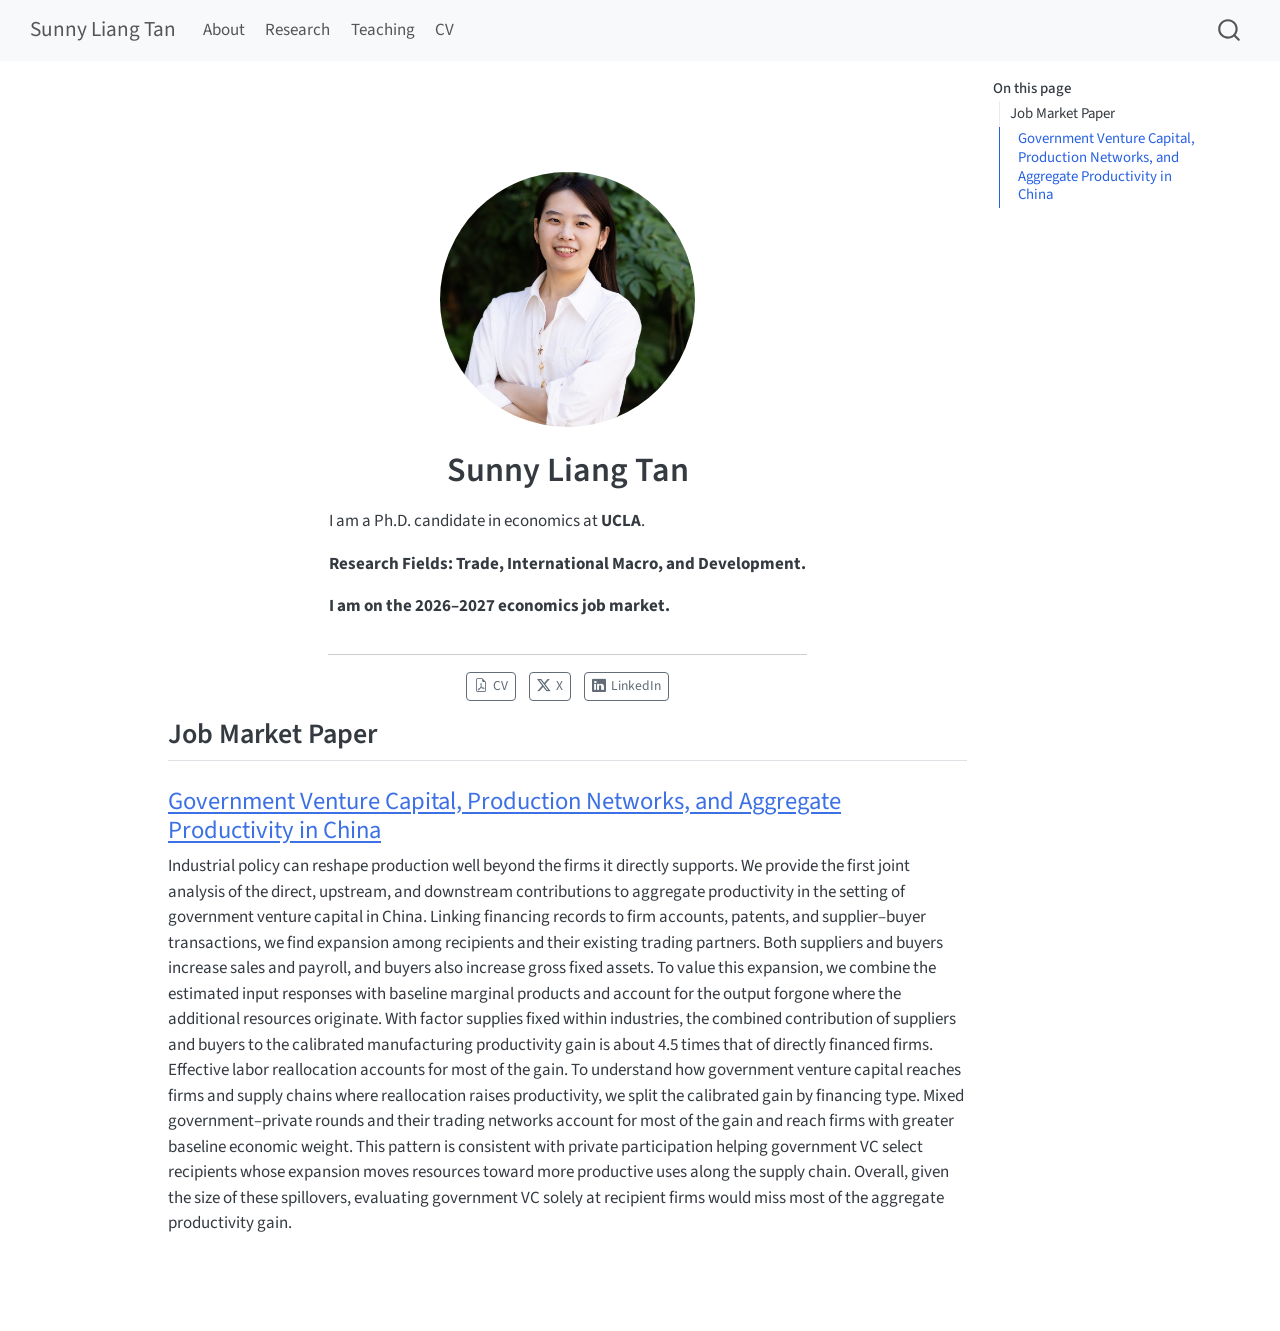
==== commit 9b481f30: "Update JMP abstract with financing-type results" ====
--- a/docs/index.html
+++ b/docs/index.html
@@ -109,7 +109,7 @@
 <span class="menu-text">Teaching</span></a>
   </li>  
   <li class="nav-item">
-    <a class="nav-link" href="./Sunny_Liang_Tan_CV.pdf?v=upstream-scale-economies-0246c45041"> 
+    <a class="nav-link" href="./Sunny_Liang_Tan_CV.pdf?v=jmp-abstract-financing-types-7485323f67"> 
 <span class="menu-text">CV</span></a>
   </li>  
 </ul>
@@ -157,7 +157,7 @@
 </div> 
   <hr class="about-sep">
    <div class="about-links">
-  <a href="/Sunny_Liang_Tan_CV.pdf?v=upstream-scale-economies-0246c45041" class="about-link" rel="" target="">
+  <a href="/Sunny_Liang_Tan_CV.pdf?v=jmp-abstract-financing-types-7485323f67" class="about-link" rel="" target="">
     <i class="bi bi-file-earmark-pdf"></i>
      <span class="about-link-text">CV</span>
   </a>
@@ -176,7 +176,7 @@
 <h2 data-anchor-id="job-market-paper">Job Market Paper</h2>
 <section id="government-venture-capital-production-networks-and-aggregate-productivity-in-china" class="level3">
 <h3 data-anchor-id="government-venture-capital-production-networks-and-aggregate-productivity-in-china"><a href="https://www.dropbox.com/scl/fi/r535y97sbinfpkbymdgqv/Sunny_Liang_Tan_JMP.pdf?rlkey=c87sw1oevh17pybb09yctpkxu&amp;st=mn068qw6&amp;dl=0">Government Venture Capital, Production Networks, and Aggregate Productivity in China</a></h3>
-<p>Industrial policy can reshape production well beyond the firms it directly supports, and assessing its aggregate productivity implications therefore requires measuring how supply-chain spillovers amplify or counteract recipient gains. This paper provides the first joint analysis of these direct, upstream, and downstream contributions in the setting of government venture capital in China. Linking investment records to firm accounts, patents, and supplier–buyer transactions, we identify expansion among financed firms and their existing trading partners. Suppliers expand sales and capital, while buyers expand sales and payroll. We combine these responses with baseline allocation statistics in a production-network framework that values both the resources absorbed by expanding firms and those released elsewhere. In a broad-population calibration with fixed industry factor supplies, supplier and buyer spillovers amplify the recipient contribution, with the buyer contribution accounting for most of the total. Positive labor-reallocation contributions outweigh the negative capital-reallocation contributions at trading partners. The analysis shows that production networks can substantially enlarge the productivity contribution suggested by recipient outcomes alone, highlighting their importance for evaluating industrial policy.</p>
+<p>Industrial policy can reshape production well beyond the firms it directly supports. We provide the first joint analysis of the direct, upstream, and downstream contributions to aggregate productivity in the setting of government venture capital in China. Linking financing records to firm accounts, patents, and supplier–buyer transactions, we find expansion among recipients and their existing trading partners. Both suppliers and buyers increase sales and payroll, and buyers also increase gross fixed assets. To value this expansion, we combine the estimated input responses with baseline marginal products and account for the output forgone where the additional resources originate. With factor supplies fixed within industries, the combined contribution of suppliers and buyers to the calibrated manufacturing productivity gain is about 4.5 times that of directly financed firms. Effective labor reallocation accounts for most of the gain. To understand how government venture capital reaches firms and supply chains where reallocation raises productivity, we split the calibrated gain by financing type. Mixed government–private rounds and their trading networks account for most of the gain and reach firms with greater baseline economic weight. This pattern is consistent with private participation helping government VC select recipients whose expansion moves resources toward more productive uses along the supply chain. Overall, given the size of these spillovers, evaluating government VC solely at recipient firms would miss most of the aggregate productivity gain.</p>
 
 
 
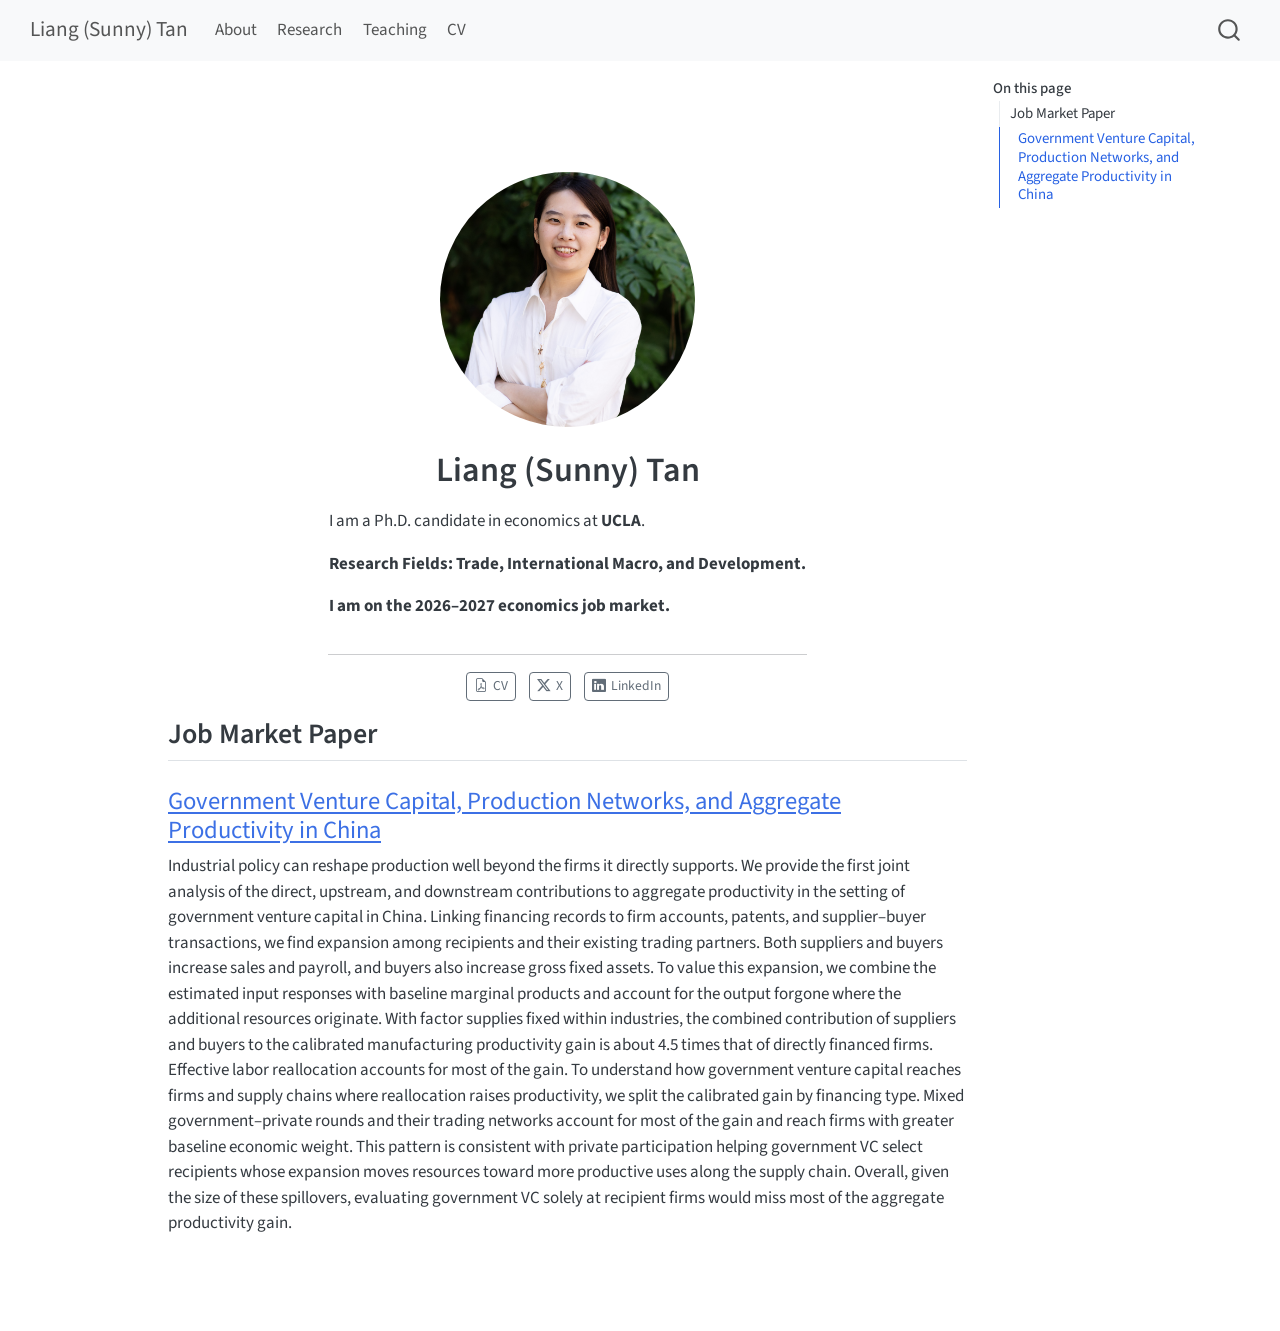
==== commit 994e8571: "Display name as Liang (Sunny) Tan" ====
--- a/docs/index.html
+++ b/docs/index.html
@@ -7,7 +7,7 @@
 <meta name="viewport" content="width=device-width, initial-scale=1.0, user-scalable=yes">
 
 
-<title>Sunny Liang Tan</title>
+<title>Liang (Sunny) Tan</title>
 <style>
 /* Default styles provided by pandoc.
 ** See https://pandoc.org/MANUAL.html#variables-for-html for config info.
@@ -87,7 +87,7 @@
       <div class="navbar-container container-fluid">
       <div class="navbar-brand-container mx-auto">
     <a class="navbar-brand" href="./index.html">
-    <span class="navbar-title">Sunny Liang Tan</span>
+    <span class="navbar-title">Liang (Sunny) Tan</span>
     </a>
   </div>
             <div id="quarto-search" class="" title="Search"></div>
@@ -146,7 +146,7 @@
   round " style="height: 15em; width: 15em;">
  <header id="title-block-header" class="quarto-title-block default">
 <div class="quarto-title">
-<h1 class="title">Sunny Liang Tan</h1>
+<h1 class="title">Liang (Sunny) Tan</h1>
 </div>
 <div class="quarto-title-meta">
   </div>
